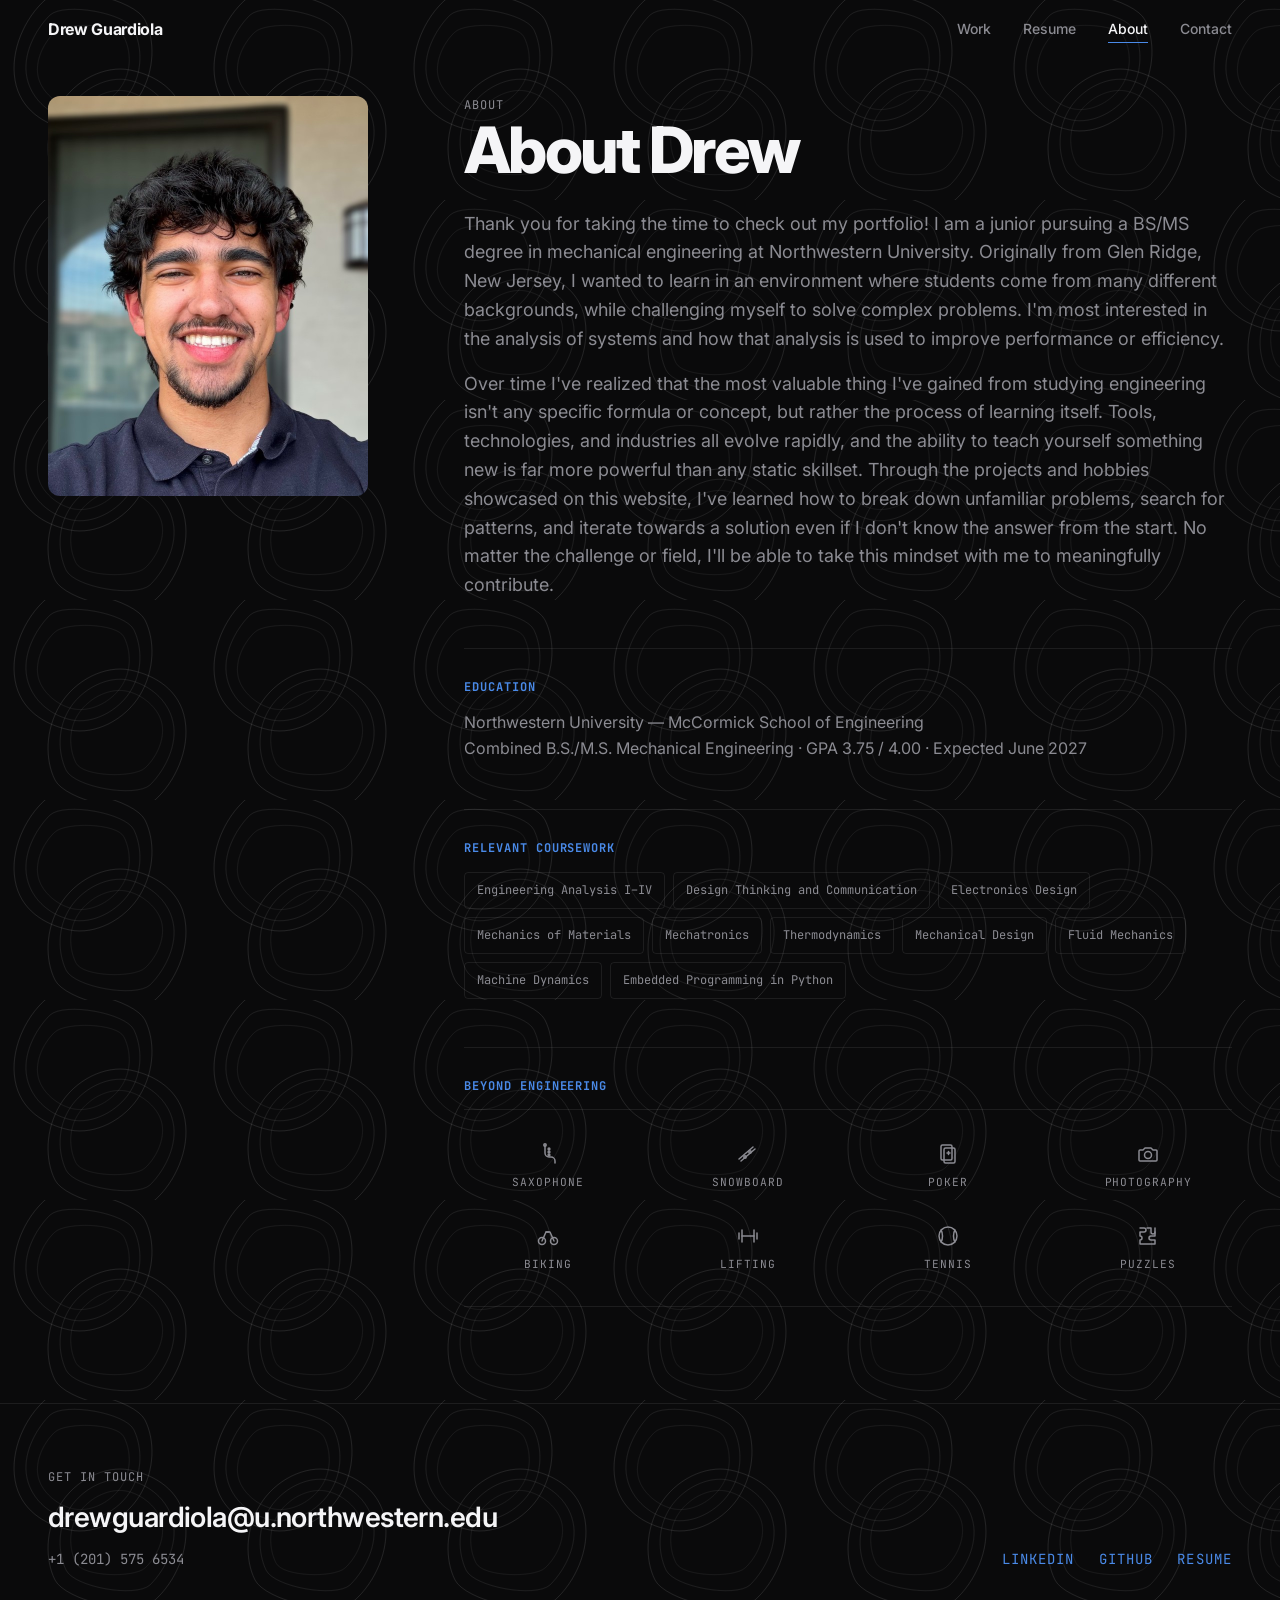
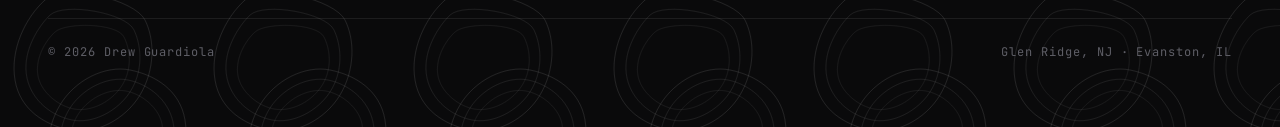
==== about.html @ 0ddb69b7 "Initial commit — Drew Guardiola portfolio site V2.5 Plain HTML/CSS/JS portfolio. 16 projects (12 Eng" ====
<!doctype html>
<html lang="en">
<head>
  <meta charset="utf-8" />
  <meta name="viewport" content="width=device-width, initial-scale=1" />
  <title>About — Drew Guardiola</title>
  <meta name="description" content="About Drew Guardiola — mechanical engineering student at Northwestern McCormick, focused on aerospace systems." />
  <link rel="icon" type="image/svg+xml" href="assets/brand/favicon.svg" />
  <link rel="preconnect" href="https://fonts.googleapis.com" />
  <link rel="preconnect" href="https://fonts.gstatic.com" crossorigin />
  <link rel="stylesheet" href="https://fonts.googleapis.com/css2?family=Inter:wght@400;500;600;700;800&family=JetBrains+Mono:wght@400;500&display=swap" />
  <link rel="stylesheet" href="css/tokens.css" />
  <link rel="stylesheet" href="css/base.css" />
  <link rel="stylesheet" href="css/components.css" />
  <link rel="stylesheet" href="css/pages.css" />
</head>
<body>

  <header class="nav" role="banner">
    <a href="index.html" class="nav__brand" aria-label="Drew Guardiola, home"><span class="nav__brand-full">Drew Guardiola</span><span class="nav__brand-short">DG</span></a>
    <nav aria-label="Primary">
      <ul class="nav__links">
        <li><a href="work.html" class="nav__link">Work</a></li>
        <li><a href="resume.html" class="nav__link">Resume</a></li>
        <li><a href="about.html" class="nav__link nav__link--active">About</a></li>
        <li><a href="contact.html" class="nav__link">Contact</a></li>
      </ul>
    </nav>
  </header>

  <main class="container">

    <div class="about-layout">
      <aside>
        <div class="about-layout__photo reveal">
          <img src="assets/brand/headshot.jpg.jpg" alt="Drew Guardiola" />
        </div>
      </aside>

      <section>
        <div class="eyebrow reveal">About</div>
        <h1 class="about__title reveal">About Drew</h1>

        <div class="about__bio">
          <p class="reveal">Thank you for taking the time to check out my portfolio! I am a junior pursuing a BS/MS degree in mechanical engineering at Northwestern University. Originally from Glen Ridge, New Jersey, I wanted to learn in an environment where students come from many different backgrounds, while challenging myself to solve complex problems. I'm most interested in the analysis of systems and how that analysis is used to improve performance or efficiency.</p>
          <p class="reveal">Over time I've realized that the most valuable thing I've gained from studying engineering isn't any specific formula or concept, but rather the process of learning itself. Tools, technologies, and industries all evolve rapidly, and the ability to teach yourself something new is far more powerful than any static skillset. Through the projects and hobbies showcased on this website, I've learned how to break down unfamiliar problems, search for patterns, and iterate towards a solution even if I don't know the answer from the start. No matter the challenge or field, I'll be able to take this mindset with me to meaningfully contribute.</p>
        </div>

        <div class="about__sub reveal">
          <h3>Education</h3>
          <p class="muted">Northwestern University — McCormick School of Engineering<br/>Combined B.S./M.S. Mechanical Engineering · GPA 3.75 / 4.00 · Expected June 2027</p>
        </div>

        <div class="about__sub reveal">
          <h3>Relevant coursework</h3>
          <div class="coursework">
            <span>Engineering Analysis I–IV</span>
            <span>Design Thinking and Communication</span>
            <span>Electronics Design</span>
            <span>Mechanics of Materials</span>
            <span>Mechatronics</span>
            <span>Thermodynamics</span>
            <span>Mechanical Design</span>
            <span>Fluid Mechanics</span>
            <span>Machine Dynamics</span>
            <span>Embedded Programming in Python</span>
          </div>
        </div>

        <div class="about__sub reveal">
          <h3>Beyond engineering</h3>
          <div class="hobbies">
            <a class="hobby" href="#" aria-label="Tenor saxophone">
              <svg viewBox="0 0 24 24" aria-hidden="true"><path d="M9 3v8a4 4 0 0 0 4 4h2a4 4 0 0 1 4 4v2"/><circle cx="9" cy="3" r="1.2"/><circle cx="13" cy="7" r="0.9"/><circle cx="13" cy="10" r="0.9"/><circle cx="13" cy="13" r="0.9"/></svg>
              <span class="hobby__label">Saxophone</span>
            </a>
            <a class="hobby" href="#" aria-label="Snowboarding">
              <svg viewBox="0 0 24 24" aria-hidden="true"><path d="M3 17 17 5"/><path d="M5 19l14-12"/><circle cx="14" cy="10" r="1.2"/><circle cx="9" cy="15" r="1.2"/></svg>
              <span class="hobby__label">Snowboard</span>
            </a>
            <a class="hobby" href="#" aria-label="Poker">
              <svg viewBox="0 0 24 24" aria-hidden="true"><rect x="5" y="3" width="11" height="15" rx="1.5"/><rect x="8" y="6" width="11" height="15" rx="1.5"/><path d="M11 11h3"/><path d="M12.5 9.5v3"/></svg>
              <span class="hobby__label">Poker</span>
            </a>
            <a class="hobby" href="#" aria-label="Photography">
              <svg viewBox="0 0 24 24" aria-hidden="true"><path d="M4 8h3l2-2h6l2 2h3a1 1 0 0 1 1 1v9a1 1 0 0 1-1 1H4a1 1 0 0 1-1-1V9a1 1 0 0 1 1-1z"/><circle cx="12" cy="13" r="3.5"/></svg>
              <span class="hobby__label">Photography</span>
            </a>
            <a class="hobby" href="#" aria-label="Biking">
              <svg viewBox="0 0 24 24" aria-hidden="true"><circle cx="6" cy="17" r="3.5"/><circle cx="18" cy="17" r="3.5"/><path d="M6 17l4-9h4l4 9"/><path d="M10 8h3"/></svg>
              <span class="hobby__label">Biking</span>
            </a>
            <a class="hobby" href="#" aria-label="Weightlifting">
              <svg viewBox="0 0 24 24" aria-hidden="true"><path d="M3 9v6"/><path d="M6 6v12"/><path d="M18 6v12"/><path d="M21 9v6"/><path d="M6 12h12"/></svg>
              <span class="hobby__label">Lifting</span>
            </a>
            <a class="hobby" href="#" aria-label="Tennis">
              <svg viewBox="0 0 24 24" aria-hidden="true"><circle cx="12" cy="12" r="9"/><path d="M5 6c2 3 2 9 0 12"/><path d="M19 6c-2 3-2 9 0 12"/></svg>
              <span class="hobby__label">Tennis</span>
            </a>
            <a class="hobby" href="#" aria-label="Puzzles">
              <svg viewBox="0 0 24 24" aria-hidden="true"><path d="M11 4h4v4a2 2 0 1 0 4 0V4"/><path d="M19 8v4h-4a2 2 0 1 0 0 4h4v4H4v-4a2 2 0 1 0 0-4H4V8h4a2 2 0 1 0 0-4H4"/></svg>
              <span class="hobby__label">Puzzles</span>
            </a>
          </div>
        </div>

      </section>
    </div>

  </main>

  <footer class="footer" role="contentinfo">
    <div class="container">
      <div class="footer__inner">
        <div class="footer__contact">
          <div class="eyebrow">Get in touch</div>
          <a href="mailto:drewguardiola@u.northwestern.edu" class="footer__email">drewguardiola@u.northwestern.edu</a>
          <div class="footer__phone">+1 (201) 575 6534</div>
        </div>
        <div class="footer__socials">
          <a href="#" aria-label="LinkedIn">LinkedIn</a>
          <a href="#" aria-label="GitHub">GitHub</a>
          <a href="resume.html" aria-label="Resume">Resume</a>
        </div>
      </div>
      <div class="footer__bottom">
        <span>© 2026 Drew Guardiola</span>
        <span>Glen Ridge, NJ · Evanston, IL</span>
      </div>
    </div>
  </footer>

  <script src="js/nav.js"></script>
  <script src="js/motion.js"></script>
  <script type="module" src="js/data-renderer.js"></script>
</body>
</html>
---- css/tokens.css ----
:root {
  --color-bg: #0A0A0B;
  --color-surface: #111114;
  --color-surface-2: #16161A;
  --color-text: #F5F5F7;
  --color-text-muted: #8B8B92;
  --color-text-dim: #5E5E66;
  --color-border: rgba(255, 255, 255, 0.08);
  --color-border-strong: rgba(255, 255, 255, 0.16);
  --color-accent: #4A8AE8;
  --color-accent-hover: #6BA0F0;
  --color-accent-dim: rgba(74, 138, 232, 0.16);

  --font-sans: 'Inter', system-ui, -apple-system, 'Segoe UI', Roboto, sans-serif;
  --font-mono: 'JetBrains Mono', 'IBM Plex Mono', 'SF Mono', Consolas, 'Courier New', monospace;

  --text-xs: 0.75rem;
  --text-sm: 0.875rem;
  --text-base: 1rem;
  --text-lg: 1.125rem;
  --text-xl: 1.375rem;
  --text-2xl: 1.75rem;
  --text-3xl: 2.25rem;
  --text-4xl: 3rem;
  --text-display: clamp(2.75rem, 8vw, 5.5rem);

  --tracking-tight: -0.02em;
  --tracking-display: -0.04em;
  --tracking-wide: 0.08em;
  --leading-tight: 1.1;
  --leading-body: 1.6;

  --space-1: 4px;
  --space-2: 8px;
  --space-3: 12px;
  --space-4: 16px;
  --space-5: 24px;
  --space-6: 32px;
  --space-7: 48px;
  --space-8: 64px;
  --space-9: 96px;
  --space-10: 128px;

  --max-w-content: 1280px;
  --max-w-prose: 70ch;
  --gutter: clamp(1rem, 4vw, 3rem);

  --ease-out: cubic-bezier(0.16, 1, 0.3, 1);
  --ease-in-out: cubic-bezier(0.65, 0, 0.35, 1);
  --dur-fast: 200ms;
  --dur: 400ms;
  --dur-slow: 600ms;

  --radius-sm: 4px;
  --radius: 8px;
  --radius-lg: 12px;
  --radius-pill: 999px;

  --shadow-lift: 0 8px 24px rgba(0, 0, 0, 0.4);
}
---- css/base.css ----
*, *::before, *::after { box-sizing: border-box; }
* { margin: 0; }

html {
  scroll-behavior: smooth;
  -webkit-text-size-adjust: 100%;
  text-size-adjust: 100%;
}

body {
  background: var(--color-bg) url('../assets/brand/topo-pattern.svg') repeat;
  color: var(--color-text);
  font-family: var(--font-sans);
  font-size: var(--text-base);
  line-height: var(--leading-body);
  -webkit-font-smoothing: antialiased;
  -moz-osx-font-smoothing: grayscale;
  text-rendering: optimizeLegibility;
  min-height: 100vh;
  overflow-x: hidden;
}

img, svg, video, canvas { display: block; max-width: 100%; height: auto; }

input, button, textarea, select { font: inherit; color: inherit; }

button { background: none; border: none; cursor: pointer; padding: 0; }

a {
  color: var(--color-accent);
  text-decoration: none;
  transition: color var(--dur-fast) var(--ease-out);
}
a:hover { color: var(--color-accent-hover); }

:focus-visible {
  outline: 2px solid var(--color-accent);
  outline-offset: 4px;
  border-radius: 2px;
}

h1, h2, h3, h4 {
  font-weight: 700;
  line-height: var(--leading-tight);
  letter-spacing: var(--tracking-tight);
  color: var(--color-text);
}

h1 { font-size: var(--text-4xl); letter-spacing: var(--tracking-display); font-weight: 800; }
h2 { font-size: var(--text-3xl); }
h3 { font-size: var(--text-2xl); }
h4 { font-size: var(--text-xl); }

p { color: var(--color-text); }

.container {
  width: 100%;
  max-width: var(--max-w-content);
  margin-inline: auto;
  padding-inline: var(--gutter);
}

.eyebrow {
  font-family: var(--font-mono);
  font-size: var(--text-xs);
  letter-spacing: var(--tracking-wide);
  text-transform: uppercase;
  color: var(--color-text-muted);
}

.section {
  padding-block: var(--space-9);
}
.section--lg { padding-block: var(--space-10); }

.divider {
  height: 1px;
  background: var(--color-border);
  width: 100%;
}

.mono { font-family: var(--font-mono); }
.muted { color: var(--color-text-muted); }
.dim { color: var(--color-text-dim); }

::selection { background: var(--color-accent-dim); color: var(--color-text); }

@media (prefers-reduced-motion: reduce) {
  *, *::before, *::after {
    animation-duration: 0.01ms !important;
    animation-iteration-count: 1 !important;
    transition-duration: 0.01ms !important;
    scroll-behavior: auto !important;
  }
}
---- css/components.css ----
/* ============ NAV ============ */
.nav {
  position: fixed;
  top: 0;
  left: 0;
  right: 0;
  z-index: 100;
  display: flex;
  align-items: center;
  justify-content: space-between;
  padding: var(--space-4) var(--gutter);
  transition: background var(--dur) var(--ease-out), border-color var(--dur) var(--ease-out), backdrop-filter var(--dur) var(--ease-out);
  border-bottom: 1px solid transparent;
}
.nav--scrolled {
  background: rgba(10, 10, 11, 0.72);
  backdrop-filter: saturate(180%) blur(16px);
  -webkit-backdrop-filter: saturate(180%) blur(16px);
  border-bottom-color: var(--color-border);
}
.nav__brand {
  font-weight: 700;
  font-size: var(--text-base);
  letter-spacing: var(--tracking-tight);
  color: var(--color-text);
}
.nav__brand:hover { color: var(--color-text); }
.nav__links {
  display: flex;
  gap: var(--space-6);
  list-style: none;
  padding: 0;
}
.nav__link {
  color: var(--color-text-muted);
  font-size: var(--text-sm);
  font-weight: 500;
  transition: color var(--dur-fast) var(--ease-out);
  position: relative;
}
.nav__link::after {
  content: '';
  display: block;
  width: 0;
  height: 1px;
  background: var(--color-accent);
  transition: width var(--dur-fast) var(--ease-out);
}
.nav__link:hover::after { width: 100%; }
.nav__link:hover { color: var(--color-text); }
.nav__link--active { color: var(--color-text); }
.nav__link--active::after { width: 100%; }
.nav__brand-short { display: none; }
@media (max-width: 640px) {
  .nav__links { gap: var(--space-4); }
  .nav__link { font-size: var(--text-xs); }
}
@media (max-width: 540px) {
  .nav { padding-inline: var(--space-4); }
  .nav__brand { font-size: var(--text-sm); }
  .nav__brand-full { display: none; }
  .nav__brand-short { display: inline; }
  .nav__links { gap: var(--space-3); }
}

/* ============ FOOTER ============ */
.footer {
  border-top: 1px solid var(--color-border);
  padding-block: var(--space-8);
  margin-top: var(--space-9);
}
.footer__inner {
  display: grid;
  grid-template-columns: 1fr auto;
  gap: var(--space-6);
  align-items: end;
}
.footer__contact {
  display: flex;
  flex-direction: column;
  gap: var(--space-2);
}
.footer__email {
  font-size: var(--text-2xl);
  font-weight: 600;
  letter-spacing: var(--tracking-tight);
  color: var(--color-text);
}
.footer__email:hover { color: var(--color-accent); }
.footer__phone { color: var(--color-text-muted); font-family: var(--font-mono); font-size: var(--text-sm); }
.footer__socials {
  display: flex;
  gap: var(--space-5);
  font-family: var(--font-mono);
  font-size: var(--text-sm);
  text-transform: uppercase;
  letter-spacing: var(--tracking-wide);
}
.footer__bottom {
  display: flex;
  justify-content: space-between;
  margin-top: var(--space-7);
  padding-top: var(--space-5);
  border-top: 1px solid var(--color-border);
  font-family: var(--font-mono);
  font-size: var(--text-xs);
  color: var(--color-text-dim);
  letter-spacing: var(--tracking-wide);
}
@media (max-width: 720px) {
  .footer__inner { grid-template-columns: 1fr; }
  .footer__bottom { flex-direction: column; gap: var(--space-2); }
}

/* ============ BUTTONS ============ */
.btn {
  display: inline-flex;
  align-items: center;
  gap: var(--space-2);
  padding: var(--space-3) var(--space-5);
  border-radius: var(--radius);
  font-size: var(--text-sm);
  font-weight: 600;
  letter-spacing: 0;
  transition: background var(--dur-fast) var(--ease-out), border-color var(--dur-fast) var(--ease-out), transform var(--dur-fast) var(--ease-out), color var(--dur-fast) var(--ease-out);
  border: 1px solid var(--color-border-strong);
  color: var(--color-text);
  background: transparent;
}
.btn:hover {
  border-color: var(--color-accent);
  color: var(--color-accent);
  transform: translateY(-1px) scale(1.02);
}
.btn--primary {
  background: var(--color-accent);
  border-color: var(--color-accent);
  color: #0A0A0B;
}
.btn--primary:hover {
  background: var(--color-accent-hover);
  border-color: var(--color-accent-hover);
  color: #0A0A0B;
}
.btn__arrow { transition: transform var(--dur-fast) var(--ease-out); }
.btn:hover .btn__arrow { transform: translateX(3px); }

.pill {
  display: inline-flex;
  align-items: center;
  gap: var(--space-2);
  padding: var(--space-2) var(--space-4);
  border-radius: var(--radius-pill);
  background: var(--color-accent-dim);
  border: 1px solid var(--color-accent);
  color: var(--color-accent);
  font-family: var(--font-mono);
  font-size: var(--text-xs);
  letter-spacing: var(--tracking-wide);
  text-transform: uppercase;
  font-weight: 500;
}
.pill__dot {
  width: 6px;
  height: 6px;
  border-radius: 50%;
  background: var(--color-accent);
  box-shadow: 0 0 8px var(--color-accent);
  animation: pulse 2.4s var(--ease-in-out) infinite;
}
@keyframes pulse {
  0%, 100% { opacity: 1; }
  50% { opacity: 0.35; }
}

/* ============ STATS STRIP ============ */
.stats {
  display: flex;
  flex-wrap: wrap;
  justify-content: center;
  align-items: center;
  gap: var(--space-4);
  padding-block: var(--space-6);
  border-block: 1px solid var(--color-border);
  font-family: var(--font-mono);
  font-size: var(--text-sm);
  letter-spacing: var(--tracking-wide);
  text-transform: uppercase;
  color: var(--color-text-muted);
}
.stats__item { white-space: nowrap; }
.stats__sep {
  width: 4px;
  height: 4px;
  border-radius: 50%;
  background: var(--color-accent);
  opacity: 0.7;
}
@media (max-width: 720px) {
  .stats { font-size: 0.75rem; gap: var(--space-3); }
}

/* ============ PROJECT CARD ============ */
.cards {
  display: grid;
  grid-template-columns: repeat(auto-fit, minmax(320px, 1fr));
  gap: var(--space-6);
}
.cards--featured {
  grid-template-columns: 1fr;
  gap: var(--space-7);
}
@media (min-width: 900px) {
  .cards--featured { grid-template-columns: repeat(3, 1fr); }
}

.card {
  display: block;
  position: relative;
  background: var(--color-surface);
  border: 1px solid var(--color-border);
  border-radius: var(--radius-lg);
  overflow: hidden;
  color: var(--color-text);
  transition: transform var(--dur) var(--ease-out), border-color var(--dur) var(--ease-out), box-shadow var(--dur) var(--ease-out);
  isolation: isolate;
}
.card:hover {
  transform: translateY(-4px);
  border-color: rgba(74, 138, 232, 0.25);
  box-shadow: var(--shadow-lift), 0 8px 32px rgba(74, 138, 232, 0.08);
  color: var(--color-text);
}
.card__media {
  position: relative;
  aspect-ratio: 16 / 10;
  background: var(--color-surface-2);
  overflow: hidden;
}
.card__media img {
  width: 100%;
  height: 100%;
  object-fit: cover;
  transition: transform var(--dur-slow) var(--ease-out), opacity var(--dur) var(--ease-out);
}
.card:hover .card__media img { transform: scale(1.03); }
.card__placeholder {
  position: absolute;
  inset: 0;
  display: flex;
  align-items: center;
  justify-content: center;
  font-family: var(--font-mono);
  font-size: var(--text-xs);
  color: var(--color-text-dim);
  background: repeating-linear-gradient(135deg, rgba(255,255,255,0.02) 0 8px, transparent 8px 16px);
  text-align: center;
  padding: var(--space-4);
  letter-spacing: var(--tracking-wide);
}
.card__body {
  padding: var(--space-5);
  display: flex;
  flex-direction: column;
  gap: var(--space-3);
}
.card__meta {
  display: flex;
  flex-wrap: wrap;
  gap: var(--space-3);
  font-family: var(--font-mono);
  font-size: 0.7rem;
  letter-spacing: var(--tracking-wide);
  text-transform: uppercase;
  color: var(--color-text-muted);
}
.card__meta .accent { color: var(--color-accent); }
.card__title {
  font-size: var(--text-xl);
  font-weight: 700;
  letter-spacing: var(--tracking-tight);
  color: var(--color-text);
}
.card__impact {
  font-size: var(--text-sm);
  color: var(--color-text-muted);
  line-height: 1.5;
}
.card__tools {
  display: flex;
  flex-wrap: wrap;
  gap: var(--space-2);
  margin-top: var(--space-2);
}
.tool-chip {
  font-family: var(--font-mono);
  font-size: 0.7rem;
  padding: 2px var(--space-2);
  border: 1px solid var(--color-border);
  border-radius: var(--radius-sm);
  color: var(--color-text-muted);
  letter-spacing: 0.04em;
}

.card__arrow {
  position: absolute;
  top: var(--space-4);
  right: var(--space-4);
  width: 36px;
  height: 36px;
  border-radius: 50%;
  background: rgba(10, 10, 11, 0.6);
  backdrop-filter: blur(8px);
  border: 1px solid var(--color-border-strong);
  display: flex;
  align-items: center;
  justify-content: center;
  color: var(--color-text);
  transition: background var(--dur-fast) var(--ease-out), transform var(--dur-fast) var(--ease-out);
  z-index: 2;
}
.card:hover .card__arrow {
  background: var(--color-accent);
  border-color: var(--color-accent);
  transform: rotate(-45deg);
  color: #0A0A0B;
}

/* ============ SKILLS STRIP ============ */
.skills {
  display: grid;
  grid-template-columns: repeat(4, 1fr);
  gap: var(--space-4);
}
@media (max-width: 720px) {
  .skills { grid-template-columns: repeat(2, 1fr); }
}
.skill {
  padding: var(--space-5) var(--space-4);
  border: 1px solid var(--color-border);
  border-radius: var(--radius);
  text-align: center;
  transition: border-color var(--dur-fast) var(--ease-out), background var(--dur-fast) var(--ease-out);
}
.skill:hover {
  border-color: var(--color-border-strong);
  background: var(--color-surface);
}
.skill__icon {
  width: 28px;
  height: 28px;
  margin: 0 auto var(--space-2);
  opacity: 0.7;
  filter: invert(1);
  transition: opacity var(--dur-fast) var(--ease-out), filter var(--dur-fast) var(--ease-out);
}
.skill:hover .skill__icon {
  opacity: 1;
  filter: invert(1) sepia(1) saturate(5) hue-rotate(195deg) brightness(1.1);
}
.skill__name {
  font-family: var(--font-mono);
  font-size: var(--text-sm);
  letter-spacing: var(--tracking-wide);
  text-transform: uppercase;
  color: var(--color-text);
}
.skill__cat {
  font-family: var(--font-mono);
  font-size: var(--text-xs);
  color: var(--color-text-dim);
  margin-top: var(--space-2);
  letter-spacing: var(--tracking-wide);
  text-transform: uppercase;
}

/* ============ SECTION HEADERS ============ */
.section-header {
  display: flex;
  align-items: end;
  justify-content: space-between;
  margin-bottom: var(--space-7);
  gap: var(--space-5);
  flex-wrap: wrap;
}
.section-header__title {
  font-size: clamp(2.25rem, 5vw, 3.25rem);
  font-weight: 800;
  letter-spacing: var(--tracking-display);
}
.section-header__link {
  font-family: var(--font-mono);
  font-size: var(--text-sm);
  letter-spacing: var(--tracking-wide);
  text-transform: uppercase;
}

/* ============ SECTION LABELS & BREAKS ============ */
.section-label {
  font-family: var(--font-mono);
  font-size: var(--text-xs);
  letter-spacing: var(--tracking-wide);
  text-transform: uppercase;
  color: var(--color-accent);
  padding: var(--space-5) 0 var(--space-3);
}
.section-break {
  padding: var(--space-7) 0 var(--space-3);
}
.section-break__line {
  height: 1px;
  background: var(--color-accent);
  opacity: 0.3;
  margin-bottom: var(--space-5);
}

/* ============ WORK PAGE GRID ============ */
.work-grid {
  display: grid;
  grid-template-columns: repeat(3, 1fr);
  gap: var(--space-5);
}
.work-grid--2col {
  grid-template-columns: repeat(2, 1fr);
}
@media (max-width: 1023px) {
  .work-grid { grid-template-columns: repeat(2, 1fr); }
}
@media (max-width: 719px) {
  .work-grid,
  .work-grid--2col { grid-template-columns: 1fr; }
}

.work-tile {
  position: relative;
  aspect-ratio: 16 / 10;
  border-radius: var(--radius-lg);
  overflow: hidden;
  display: block;
  color: var(--color-text);
  isolation: isolate;
  transition: transform 350ms cubic-bezier(0.16, 1, 0.3, 1),
              box-shadow 350ms cubic-bezier(0.16, 1, 0.3, 1);
}
.work-tile__img {
  position: absolute;
  inset: 0;
  width: 100%;
  height: 100%;
  object-fit: cover;
  transition: transform 500ms cubic-bezier(0.16, 1, 0.3, 1);
}
.work-tile__overlay {
  position: absolute;
  inset: 0;
  background: linear-gradient(to top, rgba(0,0,0,0.75) 0%, rgba(0,0,0,0.2) 50%, transparent 100%);
  z-index: 1;
  transition: background 350ms cubic-bezier(0.16, 1, 0.3, 1);
}
.work-tile__name {
  position: absolute;
  bottom: 0;
  left: 0;
  right: 0;
  padding: var(--space-4) var(--space-5);
  z-index: 2;
  font-size: var(--text-lg);
  font-weight: 600;
  letter-spacing: var(--tracking-tight);
  opacity: 0.85;
  transition: opacity 300ms cubic-bezier(0.16, 1, 0.3, 1),
              transform 300ms cubic-bezier(0.16, 1, 0.3, 1);
}
.work-tile__badge {
  position: absolute;
  top: var(--space-3);
  right: var(--space-3);
  z-index: 2;
  font-family: var(--font-mono);
  font-size: 0.65rem;
  text-transform: uppercase;
  letter-spacing: var(--tracking-wide);
  color: var(--color-accent);
  background: rgba(10, 10, 11, 0.8);
  border: 1px solid var(--color-accent);
  padding: var(--space-1) var(--space-3);
  border-radius: var(--radius-sm);
}

/* Hover */
.work-tile:hover {
  transform: scale(1.06);
  z-index: 10;
  box-shadow: 0 16px 48px rgba(0,0,0,0.4);
}
.work-tile:hover .work-tile__img {
  transform: scale(1.05);
}
.work-tile:hover .work-tile__overlay {
  background: linear-gradient(to top, rgba(0,0,0,0.85) 0%, rgba(0,0,0,0.3) 50%, transparent 100%);
}
.work-tile:hover .work-tile__name {
  opacity: 1;
  transform: translateY(-2px);
}

/* Focus (keyboard) */
.work-tile:focus-visible {
  transform: scale(1.06);
  z-index: 10;
  outline: 2px solid var(--color-accent);
  outline-offset: 2px;
  box-shadow: 0 16px 48px rgba(0,0,0,0.4);
}
.work-tile:focus-visible .work-tile__img { transform: scale(1.05); }
.work-tile:focus-visible .work-tile__overlay {
  background: linear-gradient(to top, rgba(0,0,0,0.85) 0%, rgba(0,0,0,0.3) 50%, transparent 100%);
}
.work-tile:focus-visible .work-tile__name { opacity: 1; transform: translateY(-2px); }

/* Upcoming */
.work-tile--upcoming {
  filter: grayscale(100%);
  opacity: 0.55;
}
.work-tile--upcoming:hover {
  opacity: 0.65;
  filter: grayscale(100%);
}

/* Mobile tap feedback */
.work-tile:active { transform: scale(0.98); }

/* Reduced motion */
@media (prefers-reduced-motion: reduce) {
  .work-tile,
  .work-tile__img,
  .work-tile__overlay,
  .work-tile__name { transition: none; }
}

/* ============ UPCOMING CARDS ============ */
.card--upcoming { opacity: 0.55; }
.card--upcoming:hover { transform: none; box-shadow: none; border-color: var(--color-border); }
.card--upcoming .card__media img { filter: grayscale(0.5); }
.card--upcoming:hover .card__media img { transform: none; }
.card--upcoming:hover .card__arrow { background: rgba(10,10,11,0.6); border-color: var(--color-border-strong); transform: none; color: var(--color-text); }
.card__badge {
  position: absolute;
  top: var(--space-3);
  left: var(--space-3);
  font-family: var(--font-mono);
  font-size: 0.65rem;
  text-transform: uppercase;
  letter-spacing: var(--tracking-wide);
  color: var(--color-accent);
  background: var(--color-bg);
  border: 1px solid var(--color-accent);
  padding: var(--space-1) var(--space-3);
  border-radius: var(--radius-sm);
  z-index: 2;
}

/* Section accent line removed in V2.5 — headings provide sufficient hierarchy */

/* ============ MOTION ENTRY ============ */
.reveal {
  opacity: 0;
  transform: translateY(40px);
  transition: opacity 800ms var(--ease-out), transform 800ms var(--ease-out);
}
.reveal.is-visible {
  opacity: 1;
  transform: translateY(0);
}

/* ============ HOBBY STRIP ============ */
.hobbies {
  display: grid;
  grid-template-columns: repeat(4, 1fr);
  gap: var(--space-6);
  padding-block: var(--space-6);
  border-block: 1px solid var(--color-border);
}
@media (max-width: 720px) {
  .hobbies { grid-template-columns: repeat(2, 1fr); }
}
.hobby {
  display: flex;
  flex-direction: column;
  align-items: center;
  gap: var(--space-2);
  color: var(--color-text-muted);
  transition: color var(--dur-fast) var(--ease-out);
}
.hobby:hover { color: var(--color-accent); }
.hobby svg {
  width: 24px;
  height: 24px;
  stroke: currentColor;
  stroke-width: 1.5;
  fill: none;
  stroke-linecap: round;
  stroke-linejoin: round;
}
.hobby__label {
  font-family: var(--font-mono);
  font-size: 0.7rem;
  letter-spacing: var(--tracking-wide);
  text-transform: uppercase;
}
---- css/pages.css ----
/* ============ HERO ============ */
.hero {
  position: relative;
  min-height: 100vh;
  display: flex;
  flex-direction: column;
  justify-content: center;
  align-items: flex-start;
  padding-block: var(--space-10) var(--space-8);
  overflow: hidden;
}
.hero__canvas {
  position: absolute;
  inset: 0;
  z-index: 0;
  width: 100%;
  height: 100%;
  pointer-events: none;
  overflow: visible;
}
.hero__canvas .hf-stack {
  transform-origin: center;
  animation: hf-pitch 11s var(--ease-in-out) infinite;
}
.hero__canvas .hf-wing--front {
  transform-origin: center;
  animation: hf-rotate 32s linear infinite;
}
.hero__canvas .hf-wing--rear {
  transform-origin: center;
  animation: hf-rotate-rear 32s linear infinite;
}
@keyframes hf-rotate {
  0%   { transform: translate(8px, -10px) scaleX(1)    skewY(-2deg); }
  25%  { transform: translate(8px, -10px) scaleX(0.25) skewY(-2deg); }
  50%  { transform: translate(8px, -10px) scaleX(-1)   skewY(2deg);  }
  75%  { transform: translate(8px, -10px) scaleX(-0.25) skewY(2deg); }
  100% { transform: translate(8px, -10px) scaleX(1)    skewY(-2deg); }
}
@keyframes hf-rotate-rear {
  0%   { transform: translate(-12px, 18px) scaleX(0.92)  skewY(-1.5deg); }
  25%  { transform: translate(-12px, 18px) scaleX(0.20)  skewY(-1.5deg); }
  50%  { transform: translate(-12px, 18px) scaleX(-0.92) skewY(1.5deg);  }
  75%  { transform: translate(-12px, 18px) scaleX(-0.20) skewY(1.5deg);  }
  100% { transform: translate(-12px, 18px) scaleX(0.92)  skewY(-1.5deg); }
}
@keyframes hf-pitch {
  0%, 100% { transform: rotate(-1deg) translateX(0); }
  50%      { transform: rotate(3deg)  translateX(-6px); }
}
@media (prefers-reduced-motion: reduce) {
  .hero__canvas .hf-stack,
  .hero__canvas .hf-wing--front,
  .hero__canvas .hf-wing--rear { animation: none; }
}
.hero__content {
  position: relative;
  z-index: 1;
  max-width: 960px;
  display: grid;
  grid-template-columns: 1fr;
  gap: var(--space-5);
  width: 100%;
}
@media (min-width: 900px) {
  .hero__content {
    grid-template-columns: 1fr auto;
    align-items: center;
  }
}
.hero__text {
  display: flex;
  flex-direction: column;
  gap: var(--space-5);
}
.hero__headshot {
  width: 140px;
  height: 140px;
  border-radius: 50%;
  overflow: hidden;
  border: 2px solid var(--color-border-strong);
  flex-shrink: 0;
  justify-self: center;
  order: -1;
  position: relative;
  background: var(--color-surface);
}
@media (min-width: 900px) {
  .hero__headshot {
    width: 240px;
    height: 240px;
    order: 0;
    justify-self: end;
  }
}
.hero__headshot::before {
  content: '';
  position: absolute;
  inset: -3px;
  border-radius: 50%;
  background: conic-gradient(from 0deg, var(--color-accent), transparent 40%, var(--color-accent) 60%, transparent);
  opacity: 0.4;
  animation: headshot-glow 20s linear infinite;
  z-index: -1;
}
@keyframes headshot-glow {
  to { transform: rotate(360deg); }
}
@media (prefers-reduced-motion: reduce) {
  .hero__headshot::before { animation: none; }
}
.hero__headshot img {
  width: 100%;
  height: 100%;
  object-fit: cover;
}
.hero__headshot--fallback {
  display: none;
  position: absolute;
  inset: 0;
  align-items: center;
  justify-content: center;
  font-family: var(--font-mono);
  font-size: 0.6rem;
  color: var(--color-text-dim);
  text-align: center;
  padding: var(--space-2);
  background: repeating-linear-gradient(135deg, rgba(255,255,255,0.02) 0 8px, transparent 8px 16px);
}
.hero__eyebrow {
  font-family: var(--font-mono);
  font-size: var(--text-xs);
  letter-spacing: var(--tracking-wide);
  text-transform: uppercase;
  color: var(--color-text-muted);
  display: flex;
  align-items: center;
  gap: var(--space-3);
}
.hero__eyebrow::before {
  content: '';
  width: 24px;
  height: 1px;
  background: var(--color-accent);
}
.hero__name {
  font-size: var(--text-display);
  line-height: 0.95;
  font-weight: 800;
  letter-spacing: var(--tracking-display);
  margin-block-start: var(--space-3);
}
.hero__tagline {
  font-size: var(--text-lg);
  color: var(--color-text-muted);
  max-width: 680px;
  line-height: 1.4;
  font-weight: 400;
}
@media (min-width: 1024px) {
  .hero__tagline { white-space: nowrap; }
}
.hero__actions {
  display: flex;
  gap: var(--space-3);
  align-items: center;
  margin-top: var(--space-3);
  flex-wrap: wrap;
}
.hero__scrollcue {
  position: absolute;
  bottom: var(--space-6);
  left: 50%;
  transform: translateX(-50%);
  font-family: var(--font-mono);
  font-size: 0.7rem;
  letter-spacing: var(--tracking-wide);
  text-transform: uppercase;
  color: var(--color-text-dim);
  display: flex;
  flex-direction: column;
  align-items: center;
  gap: var(--space-2);
  z-index: 1;
}
.hero__scrollcue::after {
  content: '';
  display: block;
  width: 1px;
  height: 32px;
  background: linear-gradient(to bottom, var(--color-accent), transparent);
  animation: scroll-cue 2.4s var(--ease-in-out) infinite;
}
@keyframes scroll-cue {
  0% { transform: scaleY(0); transform-origin: top; }
  50% { transform: scaleY(1); transform-origin: top; }
  100% { transform: scaleY(0); transform-origin: bottom; }
}

/* ============ ABOUT PREVIEW (home) ============ */
.about-preview {
  display: grid;
  grid-template-columns: 1fr;
  gap: var(--space-7);
  align-items: center;
}
@media (min-width: 900px) {
  .about-preview { grid-template-columns: 1.2fr 1fr; }
}
.about-preview__text { display: flex; flex-direction: column; gap: var(--space-4); }
.about-preview__title {
  font-size: var(--text-3xl);
  font-weight: 700;
  letter-spacing: var(--tracking-display);
}
.about-preview__body { color: var(--color-text-muted); font-size: var(--text-lg); line-height: 1.5; }
.headshot-placeholder {
  aspect-ratio: 4 / 5;
  background: var(--color-surface);
  border: 1px solid var(--color-border);
  border-radius: var(--radius-lg);
  display: flex;
  align-items: center;
  justify-content: center;
  font-family: var(--font-mono);
  font-size: var(--text-xs);
  color: var(--color-text-dim);
  text-align: center;
  padding: var(--space-5);
  position: relative;
  overflow: hidden;
}
.headshot-placeholder::before {
  content: '';
  position: absolute;
  inset: 0;
  background: repeating-linear-gradient(135deg, rgba(255,255,255,0.02) 0 8px, transparent 8px 16px);
  pointer-events: none;
}

/* ============ PROJECT DETAIL ============ */
.project-hero {
  padding-top: var(--space-10);
  padding-bottom: var(--space-7);
}
.project-hero__eyebrow {
  font-family: var(--font-mono);
  font-size: var(--text-xs);
  letter-spacing: var(--tracking-wide);
  text-transform: uppercase;
  color: var(--color-text-muted);
}
.project-hero__title {
  font-size: clamp(2.25rem, 6vw, 4rem);
  line-height: 1.05;
  letter-spacing: var(--tracking-display);
  font-weight: 800;
  margin-block: var(--space-4) var(--space-4);
}
.project-hero__summary {
  font-size: var(--text-xl);
  color: var(--color-text-muted);
  max-width: 760px;
  line-height: 1.4;
}
.project-hero__impact {
  margin-top: var(--space-5);
  padding: var(--space-4) var(--space-5);
  border-left: 2px solid var(--color-accent);
  background: var(--color-accent-dim);
  font-family: var(--font-mono);
  font-size: var(--text-sm);
  color: var(--color-text);
  line-height: 1.5;
  border-radius: 0 var(--radius) var(--radius) 0;
}

.project-cover {
  aspect-ratio: 16 / 9;
  background: var(--color-surface);
  border: 1px solid var(--color-border);
  border-radius: var(--radius-lg);
  overflow: hidden;
  position: relative;
  margin-bottom: var(--space-8);
}
.project-cover img { width: 100%; height: 100%; object-fit: cover; }
.project-cover__placeholder {
  position: absolute;
  inset: 0;
  display: flex;
  align-items: center;
  justify-content: center;
  font-family: var(--font-mono);
  font-size: var(--text-sm);
  color: var(--color-text-dim);
  background: repeating-linear-gradient(135deg, rgba(255,255,255,0.02) 0 8px, transparent 8px 16px);
  padding: var(--space-5);
  text-align: center;
}

.project-meta {
  display: grid;
  grid-template-columns: repeat(auto-fit, minmax(180px, 1fr));
  gap: var(--space-5);
  padding-block: var(--space-6);
  border-block: 1px solid var(--color-border);
  margin-bottom: var(--space-8);
}
.project-meta__cell {
  display: flex;
  flex-direction: column;
  gap: var(--space-2);
}
.project-meta__label {
  font-family: var(--font-mono);
  font-size: 0.7rem;
  text-transform: uppercase;
  letter-spacing: var(--tracking-wide);
  color: var(--color-text-dim);
}
.project-meta__value {
  font-size: var(--text-sm);
  color: var(--color-text);
  font-family: var(--font-mono);
}

.project-links {
  display: flex;
  flex-wrap: wrap;
  gap: var(--space-3);
  margin-bottom: var(--space-8);
}

.project-list {
  padding-left: var(--space-5);
  color: var(--color-text-muted);
  font-size: var(--text-lg);
  line-height: 1.6;
  max-width: var(--max-w-prose);
}
.project-list li { margin-bottom: var(--space-2); }
.project-list li::marker { color: var(--color-accent); }

.project-section {
  margin-block: var(--space-9);
  display: grid;
  grid-template-columns: 1fr;
  gap: var(--space-6);
  align-items: start;
}
@media (min-width: 900px) {
  .project-section { grid-template-columns: 320px 1fr; gap: var(--space-8); }
}
.project-section__heading {
  font-size: var(--text-2xl);
  font-weight: 700;
  letter-spacing: var(--tracking-tight);
  position: sticky;
  top: var(--space-8);
}
.project-section__body { display: flex; flex-direction: column; gap: var(--space-5); }
.project-section__body p {
  color: var(--color-text-muted);
  font-size: var(--text-lg);
  line-height: 1.6;
  max-width: var(--max-w-prose);
}
.project-section__images {
  display: grid;
  grid-template-columns: 1fr;
  gap: var(--space-4);
}
@media (min-width: 720px) {
  .project-section__images.is-pair { grid-template-columns: 1fr 1fr; }
  .project-section__images.is-trio { grid-template-columns: 1fr 1fr 1fr; }
  .project-section__images.is-grid { grid-template-columns: 1fr 1fr; }
}
.project-image {
  background: var(--color-surface);
  border: 1px solid var(--color-border);
  border-radius: var(--radius);
  overflow: hidden;
  position: relative;
}
.project-image img,
.project-image video { width: 100%; height: auto; display: block; max-height: 85vh; }
figcaption {
  font-family: var(--font-mono);
  font-size: var(--text-xs);
  color: var(--color-text-dim);
  letter-spacing: var(--tracking-wide);
  padding: var(--space-3) var(--space-3) var(--space-2);
  line-height: 1.4;
}
.project-image__placeholder {
  position: absolute;
  inset: 0;
  display: flex;
  align-items: center;
  justify-content: center;
  font-family: var(--font-mono);
  font-size: 0.7rem;
  color: var(--color-text-dim);
  text-align: center;
  padding: var(--space-4);
  background: repeating-linear-gradient(135deg, rgba(255,255,255,0.02) 0 8px, transparent 8px 16px);
}

.project-nav {
  display: grid;
  grid-template-columns: 1fr 1fr;
  gap: var(--space-5);
  padding-top: var(--space-7);
  border-top: 1px solid var(--color-border);
  margin-top: var(--space-9);
}
.project-nav__link {
  display: flex;
  flex-direction: column;
  gap: var(--space-2);
  padding: var(--space-5);
  border: 1px solid var(--color-border);
  border-radius: var(--radius);
  color: var(--color-text);
  transition: border-color var(--dur-fast) var(--ease-out), background var(--dur-fast) var(--ease-out);
}
.project-nav__link:hover { border-color: var(--color-accent); background: var(--color-surface); color: var(--color-text); }
.project-nav__link--next { text-align: right; }
.project-nav__label {
  font-family: var(--font-mono);
  font-size: 0.7rem;
  letter-spacing: var(--tracking-wide);
  text-transform: uppercase;
  color: var(--color-text-dim);
}
.project-nav__title { font-size: var(--text-lg); font-weight: 600; letter-spacing: var(--tracking-tight); }

/* ============ RESUME ============ */
.resume-header {
  display: flex;
  justify-content: space-between;
  align-items: end;
  margin-bottom: var(--space-8);
  gap: var(--space-5);
  flex-wrap: wrap;
  padding-top: var(--space-9);
}
.resume-header__name {
  font-size: clamp(2.5rem, 6vw, 4rem);
  font-weight: 800;
  letter-spacing: var(--tracking-display);
}
.resume-header__sub {
  font-family: var(--font-mono);
  font-size: var(--text-sm);
  color: var(--color-text-muted);
  letter-spacing: var(--tracking-wide);
  text-transform: uppercase;
  margin-top: var(--space-3);
}

.resume-section { padding-block: var(--space-7); border-top: 1px solid var(--color-border); }
.resume-section__layout {
  display: grid;
  grid-template-columns: 1fr;
  gap: var(--space-5);
}
@media (min-width: 900px) {
  .resume-section__layout { grid-template-columns: 240px 1fr; gap: var(--space-8); }
}
.resume-section__heading {
  font-family: var(--font-mono);
  font-size: var(--text-xs);
  letter-spacing: var(--tracking-wide);
  text-transform: uppercase;
  color: var(--color-accent);
}
.resume-entry { margin-bottom: var(--space-6); }
.resume-entry:last-child { margin-bottom: 0; }
.resume-entry__head {
  display: flex;
  justify-content: space-between;
  align-items: baseline;
  gap: var(--space-4);
  flex-wrap: wrap;
}
.resume-entry__title {
  font-size: var(--text-xl);
  font-weight: 700;
  letter-spacing: var(--tracking-tight);
  color: var(--color-text);
}
.resume-entry__org { color: var(--color-text-muted); font-size: var(--text-lg); }
.resume-entry__when {
  font-family: var(--font-mono);
  font-size: var(--text-xs);
  color: var(--color-text-dim);
  letter-spacing: var(--tracking-wide);
  text-transform: uppercase;
  white-space: nowrap;
}
.resume-entry ul {
  margin-top: var(--space-3);
  padding-left: var(--space-5);
  color: var(--color-text-muted);
  line-height: 1.6;
}
.resume-entry ul li { margin-bottom: var(--space-2); }
.resume-entry ul li::marker { color: var(--color-accent); }
.resume-list {
  list-style: none;
  padding: 0;
  display: flex;
  flex-direction: column;
  gap: var(--space-3);
}
.resume-list li {
  display: flex;
  justify-content: space-between;
  gap: var(--space-4);
  padding-bottom: var(--space-3);
  border-bottom: 1px dashed var(--color-border);
}
.resume-list li:last-child { border-bottom: none; }
.resume-list .label {
  font-family: var(--font-mono);
  font-size: var(--text-xs);
  color: var(--color-text-dim);
  letter-spacing: var(--tracking-wide);
  text-transform: uppercase;
}
.resume-list .value { color: var(--color-text); font-size: var(--text-sm); text-align: right; }

/* ============ ABOUT ============ */
.about-layout {
  padding-top: var(--space-9);
  display: grid;
  grid-template-columns: 1fr;
  gap: var(--space-7);
}
@media (min-width: 900px) {
  .about-layout { grid-template-columns: 320px 1fr; gap: var(--space-9); align-items: start; }
}
.about-layout__photo {
  aspect-ratio: 4 / 5;
  position: sticky;
  top: var(--space-8);
  overflow: hidden;
  border-radius: var(--radius-lg);
}
.about-layout__photo img {
  width: 100%;
  height: 100%;
  object-fit: cover;
}
.about__title {
  font-size: clamp(2.5rem, 6vw, 4rem);
  font-weight: 800;
  letter-spacing: var(--tracking-display);
  margin-bottom: var(--space-5);
}
.about__bio { display: flex; flex-direction: column; gap: var(--space-4); }
.about__bio p {
  color: var(--color-text-muted);
  font-size: var(--text-lg);
  line-height: 1.6;
  max-width: var(--max-w-prose);
}
.about__sub {
  margin-top: var(--space-7);
  padding-top: var(--space-6);
  border-top: 1px solid var(--color-border);
}
.about__sub h3 {
  font-family: var(--font-mono);
  font-size: var(--text-xs);
  letter-spacing: var(--tracking-wide);
  text-transform: uppercase;
  color: var(--color-accent);
  margin-bottom: var(--space-4);
}
.coursework {
  display: flex;
  flex-wrap: wrap;
  gap: var(--space-2);
}
.coursework span {
  font-family: var(--font-mono);
  font-size: var(--text-xs);
  padding: var(--space-2) var(--space-3);
  border: 1px solid var(--color-border);
  border-radius: var(--radius-sm);
  color: var(--color-text-muted);
}

/* ============ PAGE INTRO (work) ============ */
.page-intro {
  padding-top: var(--space-9);
  padding-bottom: var(--space-4);
}
.page-intro__title {
  font-size: clamp(2.5rem, 6vw, 4rem);
  font-weight: 800;
  letter-spacing: var(--tracking-display);
  margin-bottom: var(--space-3);
}
.page-intro__sub {
  font-size: var(--text-xl);
  color: var(--color-text-muted);
  max-width: 640px;
  line-height: 1.4;
}

/* ============ RESUME EMBED ============ */
.resume-embed {
  width: min(100%, calc(90vh * 8.5 / 11));
  height: 90vh;
  margin-inline: auto;
  border: 1px solid var(--color-border);
  border-radius: var(--radius-lg);
  overflow: hidden;
  margin-bottom: var(--space-6);
}
.resume-embed object {
  display: block;
  width: 100%;
  height: 100%;
}
.resume-mobile {
  display: none;
  text-align: center;
  padding: var(--space-9) 0;
}
.resume-mobile p {
  color: var(--color-text-muted);
  margin-bottom: var(--space-5);
}
@media (max-width: 720px) {
  .resume-embed { display: none; }
  .resume-mobile { display: block; }
}

/* ============ CONTACT ============ */
.contact-hero {
  min-height: 60vh;
  display: flex;
  flex-direction: column;
  justify-content: center;
  align-items: center;
  text-align: center;
  padding-block: var(--space-10);
}
.contact-hero__title {
  font-size: clamp(2.5rem, 6vw, 4rem);
  font-weight: 800;
  letter-spacing: var(--tracking-display);
  margin-block: var(--space-4) var(--space-7);
}
.contact__email {
  font-size: var(--text-2xl);
  font-weight: 600;
  color: var(--color-text);
  display: block;
  margin-bottom: var(--space-3);
}
.contact__email:hover { color: var(--color-accent); }
.contact__phone {
  font-family: var(--font-mono);
  font-size: var(--text-lg);
  color: var(--color-text-muted);
  display: block;
  margin-bottom: var(--space-6);
}
.contact__phone:hover { color: var(--color-accent); }
.contact__socials {
  display: flex;
  gap: var(--space-5);
  font-family: var(--font-mono);
  font-size: var(--text-sm);
  text-transform: uppercase;
  letter-spacing: var(--tracking-wide);
}
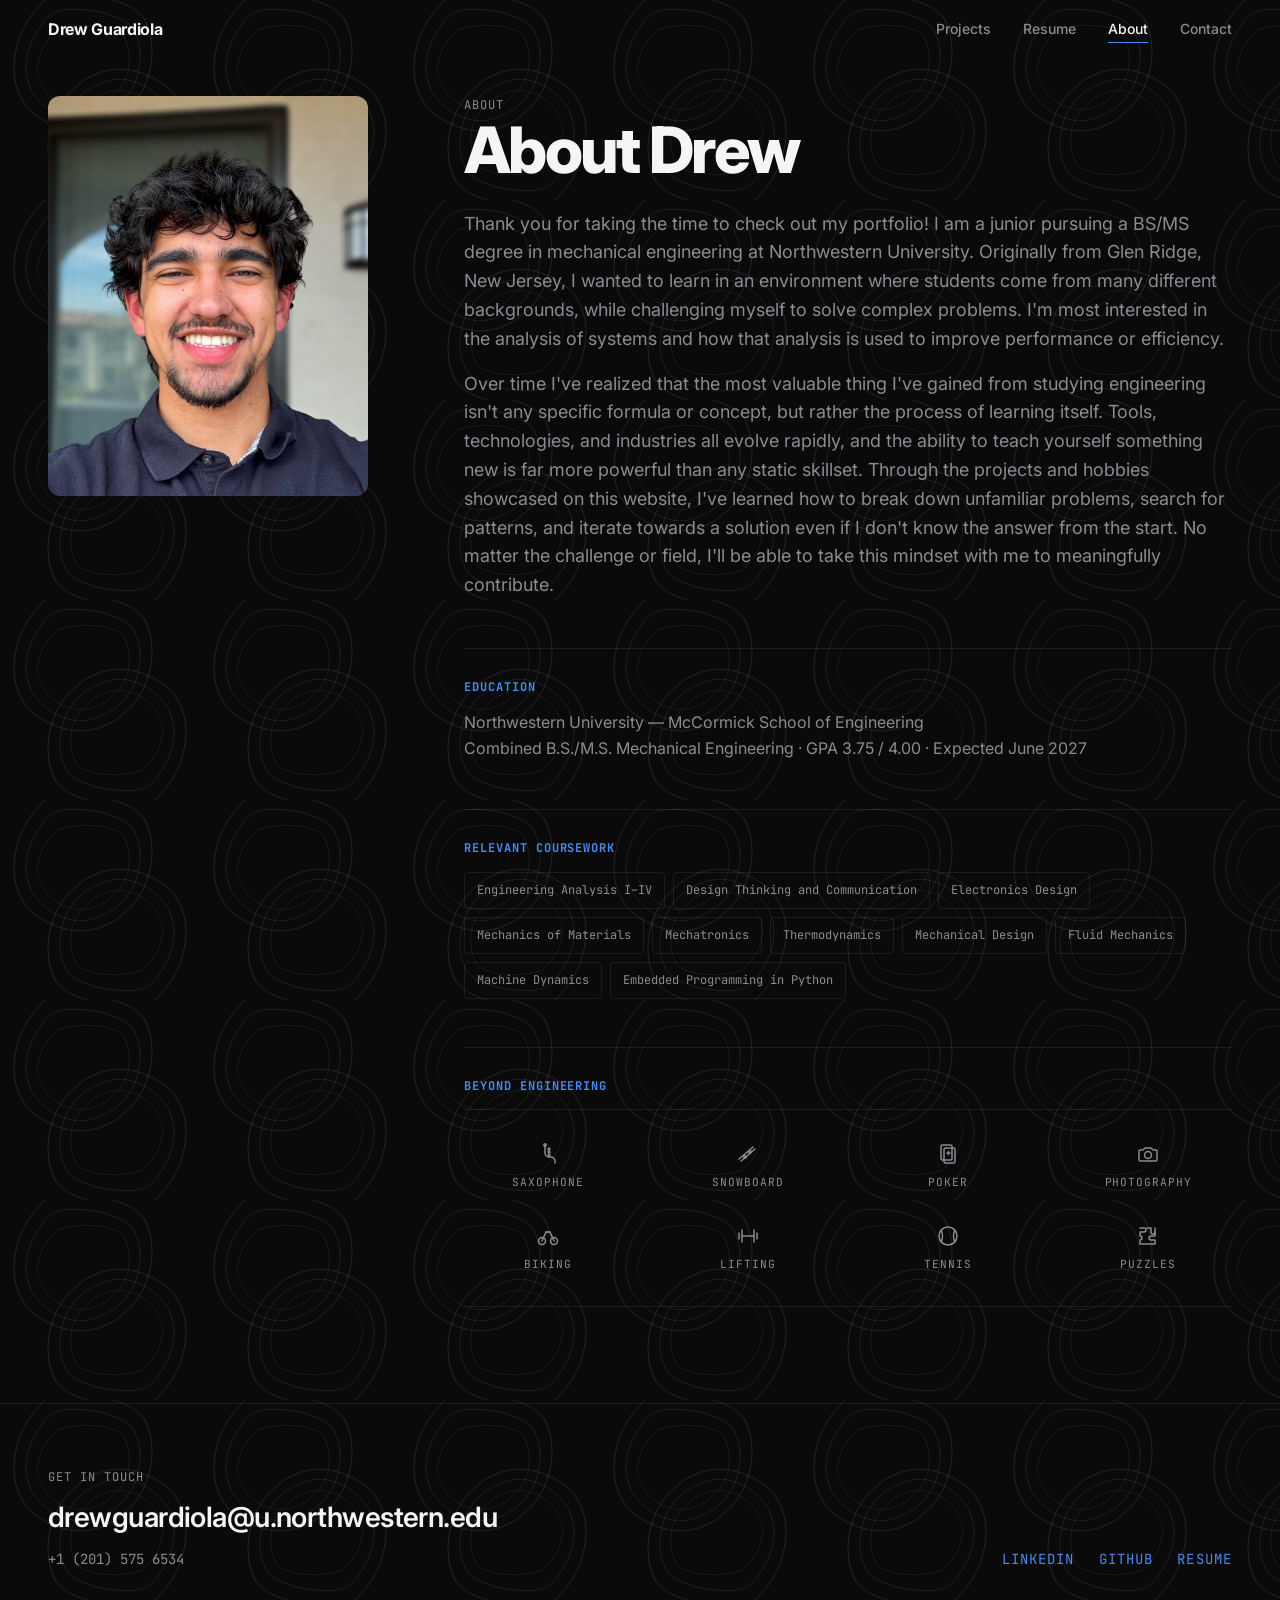
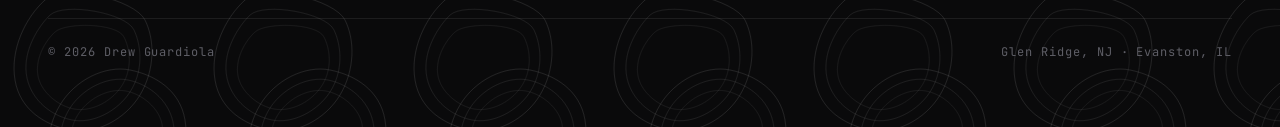
==== commit eaa1ca85: "V2.6 — Airfoil clipping fix, Projects rename, metadata simplify, new media - Hero airfoil: removed +" ====
--- a/about.html
+++ b/about.html
@@ -20,7 +20,7 @@
     <a href="index.html" class="nav__brand" aria-label="Drew Guardiola, home"><span class="nav__brand-full">Drew Guardiola</span><span class="nav__brand-short">DG</span></a>
     <nav aria-label="Primary">
       <ul class="nav__links">
-        <li><a href="work.html" class="nav__link">Work</a></li>
+        <li><a href="work.html" class="nav__link">Projects</a></li>
         <li><a href="resume.html" class="nav__link">Resume</a></li>
         <li><a href="about.html" class="nav__link nav__link--active">About</a></li>
         <li><a href="contact.html" class="nav__link">Contact</a></li>
--- a/css/pages.css
+++ b/css/pages.css
@@ -16,7 +16,7 @@
   width: 100%;
   height: 100%;
   pointer-events: none;
-  overflow: visible;
+  overflow: hidden;
 }
 .hero__canvas .hf-stack {
   transform-origin: center;
@@ -31,18 +31,18 @@
   animation: hf-rotate-rear 32s linear infinite;
 }
 @keyframes hf-rotate {
-  0%   { transform: translate(8px, -10px) scaleX(1)    skewY(-2deg); }
-  25%  { transform: translate(8px, -10px) scaleX(0.25) skewY(-2deg); }
-  50%  { transform: translate(8px, -10px) scaleX(-1)   skewY(2deg);  }
-  75%  { transform: translate(8px, -10px) scaleX(-0.25) skewY(2deg); }
-  100% { transform: translate(8px, -10px) scaleX(1)    skewY(-2deg); }
+  0%   { transform: scaleX(1)    skewY(-2deg); }
+  25%  { transform: scaleX(0.25) skewY(-2deg); }
+  50%  { transform: scaleX(-1)   skewY(2deg);  }
+  75%  { transform: scaleX(-0.25) skewY(2deg); }
+  100% { transform: scaleX(1)    skewY(-2deg); }
 }
 @keyframes hf-rotate-rear {
-  0%   { transform: translate(-12px, 18px) scaleX(0.92)  skewY(-1.5deg); }
-  25%  { transform: translate(-12px, 18px) scaleX(0.20)  skewY(-1.5deg); }
-  50%  { transform: translate(-12px, 18px) scaleX(-0.92) skewY(1.5deg);  }
-  75%  { transform: translate(-12px, 18px) scaleX(-0.20) skewY(1.5deg);  }
-  100% { transform: translate(-12px, 18px) scaleX(0.92)  skewY(-1.5deg); }
+  0%   { transform: scaleX(0.92)  skewY(-1.5deg); }
+  25%  { transform: scaleX(0.20)  skewY(-1.5deg); }
+  50%  { transform: scaleX(-0.92) skewY(1.5deg);  }
+  75%  { transform: scaleX(-0.20) skewY(1.5deg);  }
+  100% { transform: scaleX(0.92)  skewY(-1.5deg); }
 }
 @keyframes hf-pitch {
   0%, 100% { transform: rotate(-1deg) translateX(0); }
@@ -258,10 +258,9 @@
   margin-block: var(--space-4) var(--space-4);
 }
 .project-hero__summary {
-  font-size: var(--text-xl);
-  color: var(--color-text-muted);
-  max-width: 760px;
-  line-height: 1.4;
+  font-size: var(--text-lg);
+  color: var(--color-text-muted);
+  line-height: 1.5;
 }
 .project-hero__impact {
   margin-top: var(--space-5);
@@ -300,29 +299,30 @@
 }
 
 .project-meta {
-  display: grid;
-  grid-template-columns: repeat(auto-fit, minmax(180px, 1fr));
-  gap: var(--space-5);
-  padding-block: var(--space-6);
+  display: flex;
+  flex-wrap: wrap;
+  align-items: center;
+  gap: var(--space-3);
+  padding-block: var(--space-5);
   border-block: 1px solid var(--color-border);
   margin-bottom: var(--space-8);
 }
-.project-meta__cell {
-  display: flex;
-  flex-direction: column;
-  gap: var(--space-2);
-}
 .project-meta__label {
   font-family: var(--font-mono);
   font-size: 0.7rem;
   text-transform: uppercase;
   letter-spacing: var(--tracking-wide);
   color: var(--color-text-dim);
-}
-.project-meta__value {
+  margin-right: var(--space-2);
+}
+.project-meta__chip {
+  font-family: var(--font-mono);
   font-size: var(--text-sm);
   color: var(--color-text);
-  font-family: var(--font-mono);
+  padding: var(--space-1) var(--space-3);
+  background: var(--color-surface);
+  border: 1px solid var(--color-border);
+  border-radius: 999px;
 }
 
 .project-links {
